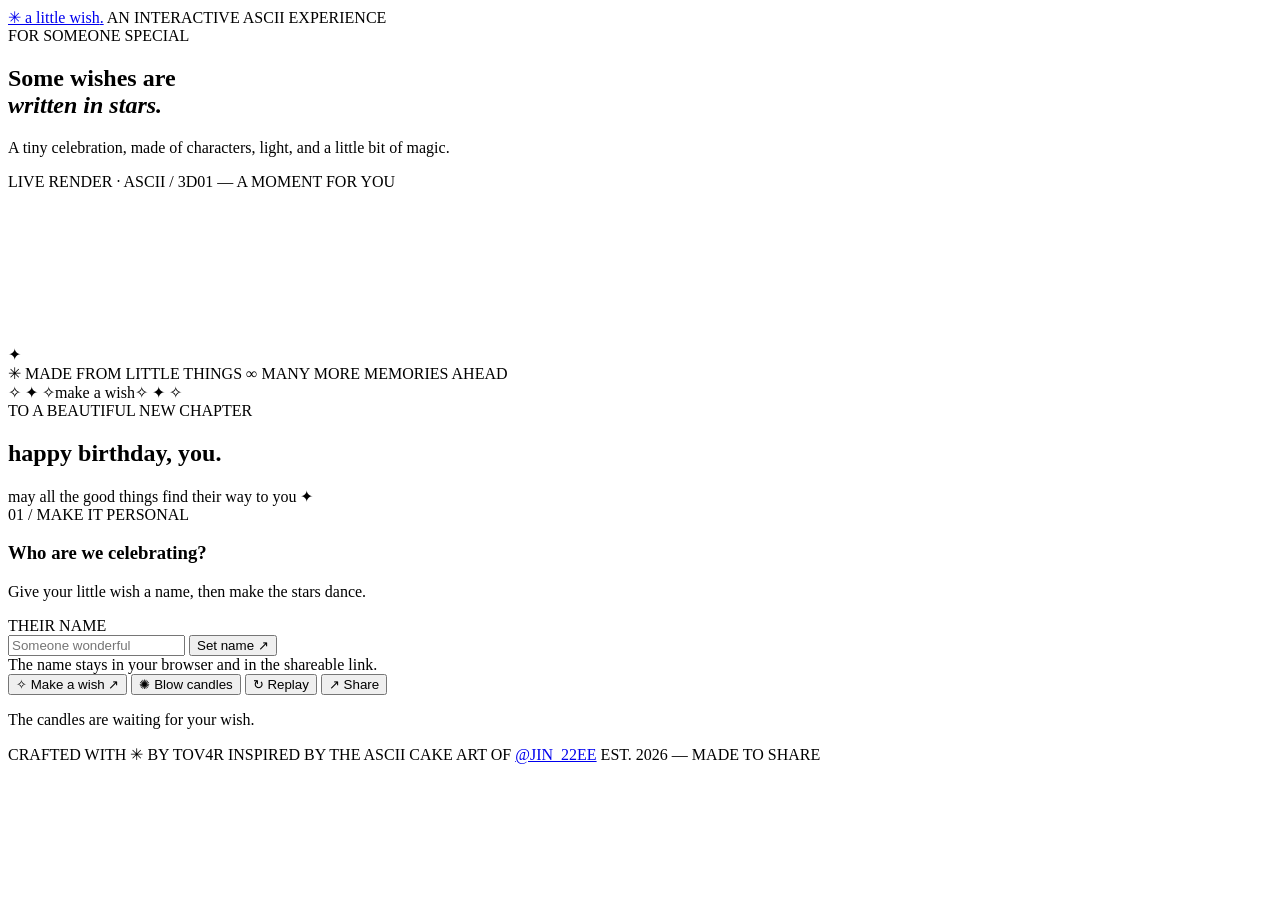
==== birthday-cake/index.html @ 18b9dfc3 "Add responsive ASCII birthday cake experience" ====
<!doctype html>
<html lang="en">
<head>
  <meta charset="UTF-8">
  <meta name="viewport" content="width=device-width, initial-scale=1, viewport-fit=cover">
  <meta name="theme-color" content="#090810">
  <meta name="description" content="A little birthday wish made of pixels. An interactive, animated ASCII birthday cake.">
  <meta property="og:type" content="website">
  <meta property="og:title" content="A Little Wish — ASCII Birthday Cake">
  <meta property="og:description" content="A birthday wish, written in stars. Make your own and share it.">
  <title>A Little Wish — ASCII Birthday Cake</title>
  <link rel="icon" href="data:image/svg+xml,%3Csvg xmlns='http://www.w3.org/2000/svg' viewBox='0 0 64 64'%3E%3Ctext y='.9em' font-size='54'%3E%F0%9F%8E%82%3C/text%3E%3C/svg%3E">
  <link rel="stylesheet" href="./style.css">
  <script src="./script.js" defer></script>
</head>
<body>
  <div class="ambient ambient-one" aria-hidden="true"></div>
  <div class="ambient ambient-two" aria-hidden="true"></div>
  <div class="site-shell">
    <header class="site-header">
      <a class="brand" href="./" aria-label="A Little Wish, home"><span class="brand-star" aria-hidden="true">✳</span> a little wish<span class="brand-dot">.</span></a>
      <span class="header-label"><span class="live-dot"></span> AN INTERACTIVE ASCII EXPERIENCE</span>
    </header>

    <main>
      <section class="intro" aria-labelledby="page-title">
        <div class="kicker"><span class="dash"></span> FOR SOMEONE SPECIAL <span class="dash"></span></div>
        <h1 id="page-title">Some wishes are<br><em>written in stars.</em></h1>
        <p>A tiny celebration, made of characters, light, and a little bit of magic.</p>
      </section>

      <section class="art-frame" aria-label="Animated ASCII birthday cake">
        <div class="frame-top"><span class="frame-mark"><span class="indicator"></span> LIVE RENDER · ASCII / 3D</span><span>01 — A MOMENT FOR YOU</span></div>
        <canvas id="asciiCanvas" role="img" aria-label="A softly rotating birthday cake built from hundreds of glowing ASCII characters, with candles and floating stars"></canvas>
        <div class="frame-vignette" aria-hidden="true"></div>
        <div class="frame-center" aria-hidden="true"><span>✦</span></div>
        <div class="frame-bottom">
          <span>✳ MADE FROM LITTLE THINGS</span>
          <span>∞ MANY MORE MEMORIES AHEAD</span>
        </div>
        <div class="wish-overlay" id="wishOverlay" aria-hidden="true"><div class="wish-overlay-inner"><span class="wish-sparkle">✧ ✦ ✧</span><span id="overlayText">make a wish</span><span class="wish-sparkle small">✧ ✦ ✧</span></div></div>
      </section>

      <div class="birthday-caption" aria-live="polite">
        <span class="caption-line">TO A BEAUTIFUL NEW CHAPTER</span>
        <h2>happy birthday<span class="comma">,</span> <span id="displayName">you</span><span class="period">.</span></h2>
        <span class="caption-motto">may all the good things find their way to you <span aria-hidden="true">✦</span></span>
      </div>

      <section class="control-card" aria-label="Personalize your birthday wish">
        <div class="control-intro">
          <span class="section-number">01 / MAKE IT PERSONAL</span>
          <h3>Who are we celebrating?</h3>
          <p>Give your little wish a name, then make the stars dance.</p>
        </div>
        <form id="nameForm" class="name-form">
          <label for="nameInput">THEIR NAME</label>
          <div class="name-input-row">
            <input id="nameInput" name="name" type="text" autocomplete="off" maxlength="28" placeholder="Someone wonderful" aria-describedby="inputHint">
            <button class="btn btn-outline" type="submit">Set name <span aria-hidden="true">↗</span></button>
          </div>
          <span class="field-hint" id="inputHint">The name stays in your browser and in the shareable link.</span>
        </form>
        <div class="action-row">
          <button class="btn btn-primary" id="wishButton" type="button"><span aria-hidden="true">✧</span> Make a wish <span aria-hidden="true">↗</span></button>
          <button class="btn btn-secondary" id="blowButton" type="button"><span aria-hidden="true">✺</span> Blow candles</button>
          <button class="btn btn-secondary" id="replayButton" type="button"><span aria-hidden="true">↻</span> Replay</button>
          <button class="btn btn-secondary" id="shareButton" type="button"><span aria-hidden="true">↗</span> Share</button>
        </div>
        <p class="status-text" id="statusMessage" role="status" aria-live="polite">The candles are waiting for your wish.</p>
      </section>
    </main>
    <footer class="site-footer">
      <span>CRAFTED WITH <span class="footer-star">✳</span> BY TOV4R</span>
      <span>INSPIRED BY THE ASCII CAKE ART OF <a href="https://www.instagram.com/jin_22ee/" target="_blank" rel="noopener noreferrer">@JIN_22EE</a></span>
      <span>EST. 2026 — MADE TO SHARE</span>
    </footer>
  </div>
</body>
</html>
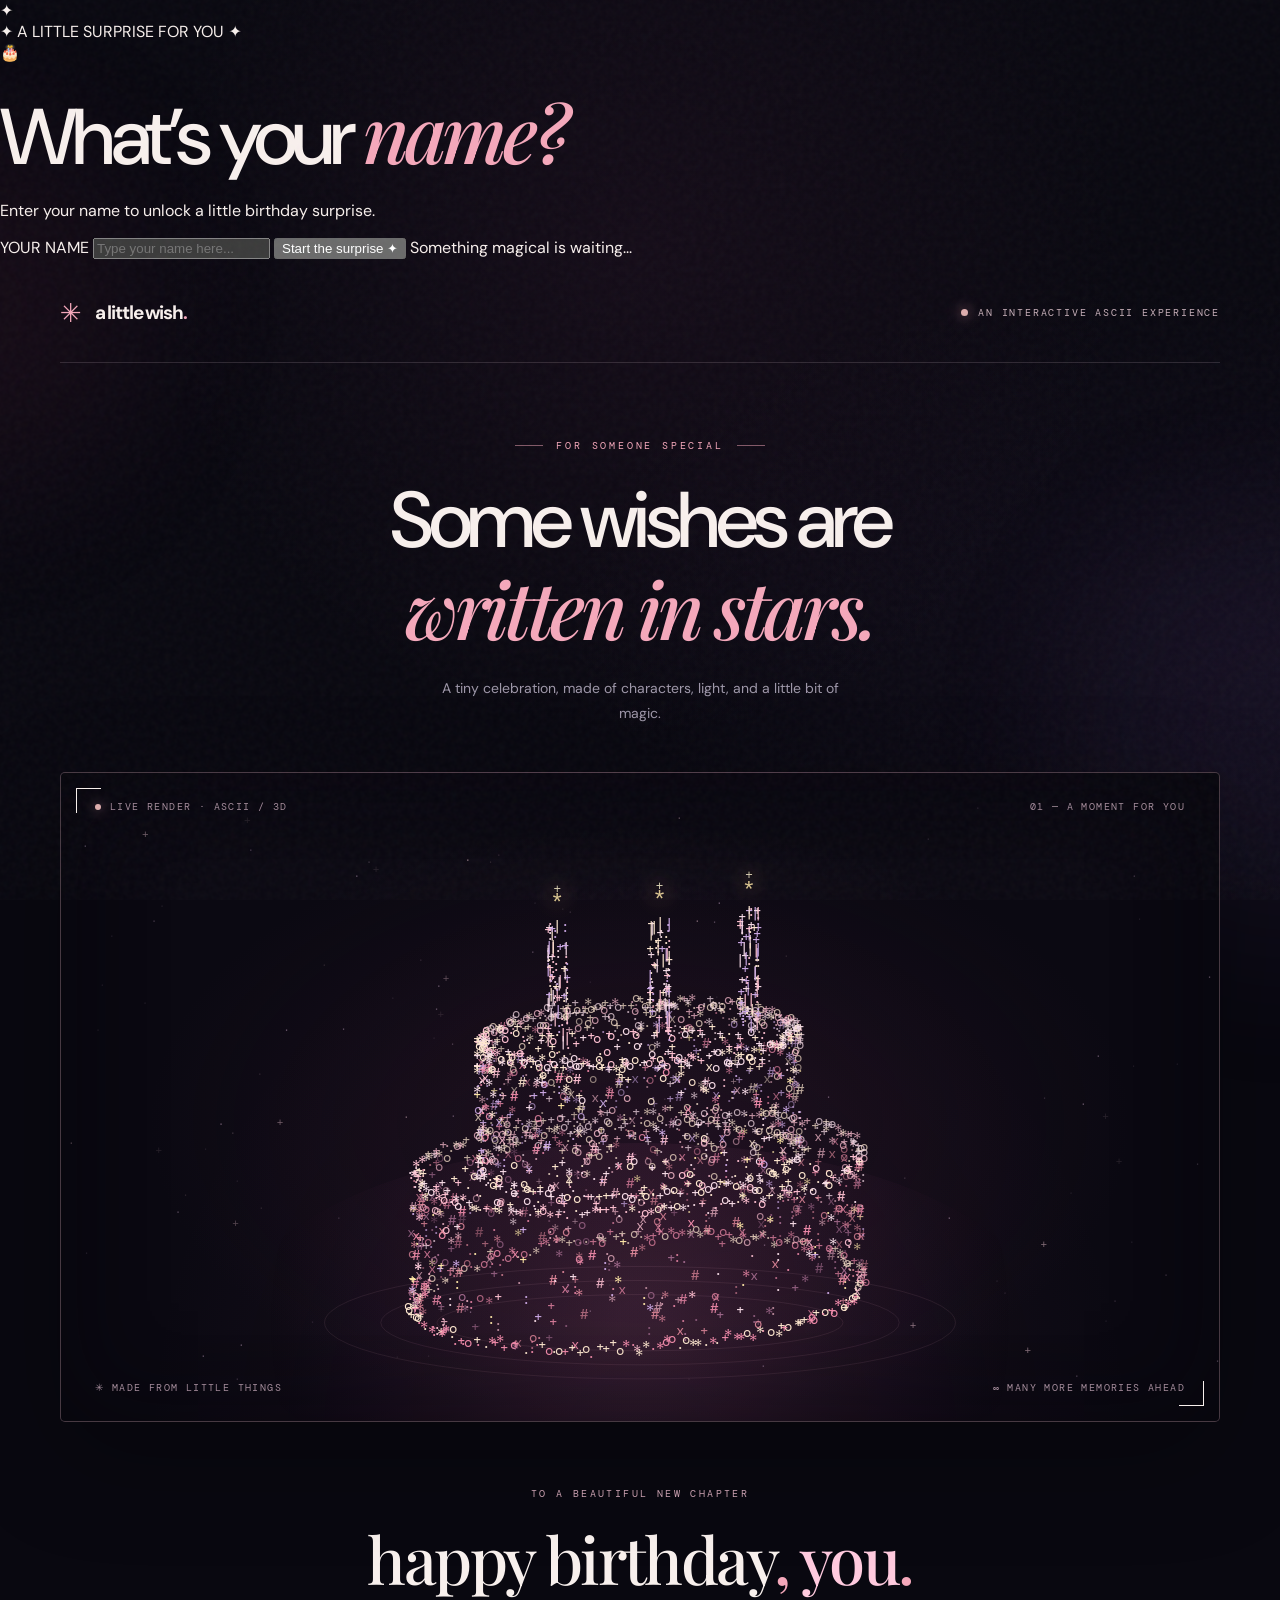
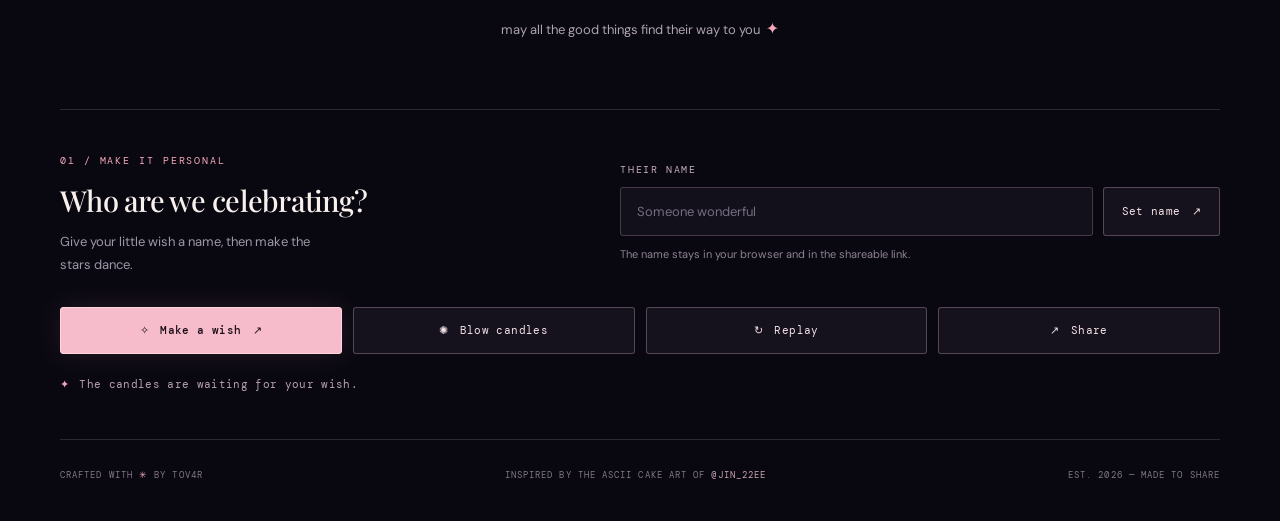
==== commit 8f9b185e: "Add name-first birthday surprise intro experience" ====
--- a/birthday-cake/index.html
+++ b/birthday-cake/index.html
@@ -13,7 +13,20 @@
   <link rel="stylesheet" href="./style.css">
   <script src="./script.js" defer></script>
 </head>
-<body>
+<body class="awaiting-name">
+  <section class="welcome-screen" id="welcomeScreen" aria-labelledby="welcomeTitle">
+    <div class="welcome-glow" aria-hidden="true">✦</div>
+    <form id="welcomeForm" class="welcome-card">
+      <span class="welcome-eyebrow">✦ A LITTLE SURPRISE FOR YOU ✦</span>
+      <div class="welcome-icon" aria-hidden="true">🎂</div>
+      <h1 id="welcomeTitle">What’s your <em>name?</em></h1>
+      <p>Enter your name to unlock a little birthday surprise.</p>
+      <label for="welcomeName">YOUR NAME</label>
+      <input id="welcomeName" type="text" maxlength="28" autocomplete="given-name" placeholder="Type your name here..." required>
+      <button type="submit" class="welcome-start">Start the surprise <span aria-hidden="true">✦</span></button>
+      <span class="welcome-note">Something magical is waiting...</span>
+    </form>
+  </section>
   <div class="ambient ambient-one" aria-hidden="true"></div>
   <div class="ambient ambient-two" aria-hidden="true"></div>
   <div class="site-shell">
--- a/birthday-cake/style.css
+++ b/birthday-cake/style.css
@@ -0,0 +1,35 @@
+@import url('https://fonts.googleapis.com/css2?family=DM+Mono:wght@400;500&family=DM+Sans:wght@400;500;600;700&family=Playfair+Display:ital,wght@0,500;1,500&display=swap');
+:root{color-scheme:dark;--bg:#090810;--panel:#0f0d17;--line:rgba(244,220,236,.15);--text:#f8f0ed;--muted:#9e97a9;--pink:#f5a8bb;--gold:#ffddad;--mono:'DM Mono',ui-monospace,monospace;--sans:'DM Sans',system-ui,sans-serif}
+*,*::before,*::after{box-sizing:border-box}
+html{scroll-behavior:smooth}
+body{margin:0;min-width:300px;background:var(--bg);color:var(--text);font-family:var(--sans);-webkit-font-smoothing:antialiased;overflow-x:hidden}
+body::before{content:"";position:fixed;inset:0;z-index:-2;pointer-events:none;background:radial-gradient(ellipse at 50% 28%,rgba(80,33,66,.16),transparent 53%),radial-gradient(ellipse at 92% 67%,rgba(57,33,80,.12),transparent 37%),#090810}
+body::after{content:"";position:fixed;inset:0;z-index:7;pointer-events:none;opacity:.075;background-image:url("data:image/svg+xml,%3Csvg viewBox='0 0 180 180' xmlns='http://www.w3.org/2000/svg'%3E%3Cfilter id='n'%3E%3CfeTurbulence type='fractalNoise' baseFrequency='.84' numOctaves='2' stitchTiles='stitch'/%3E%3C/filter%3E%3Crect width='100%25' height='100%25' filter='url(%23n)' opacity='.5'/%3E%3C/svg%3E")}
+.ambient{position:fixed;border-radius:100%;filter:blur(80px);pointer-events:none;z-index:-1}.ambient-one{top:14%;left:-17%;width:370px;height:370px;background:#75274b;opacity:.11}.ambient-two{top:57%;right:-18%;width:440px;height:440px;background:#4a386f;opacity:.13}
+.site-shell{width:min(1160px,calc(100% - 64px));margin:0 auto}
+.site-header{display:flex;justify-content:space-between;align-items:center;padding:37px 0 32px;border-bottom:1px solid var(--line);gap:22px}
+.brand{color:var(--text);font-size:19px;font-weight:700;letter-spacing:-.06em;text-decoration:none;white-space:nowrap}
+.brand-star{font-size:26px;vertical-align:-3px;color:var(--pink);margin-right:11px;display:inline-block;animation:star-turn 18s linear infinite}.brand-dot{color:var(--pink)}
+.header-label{font:10px var(--mono);letter-spacing:.18em;color:#c6aeb8;white-space:nowrap;display:flex;align-items:center;gap:10px}
+.live-dot,.indicator{display:inline-block;width:7px;height:7px;border-radius:50%;background:#dfaeae;box-shadow:0 0 13px rgba(255,171,193,.7);animation:pulse 2.8s infinite}
+.intro{text-align:center;padding:76px 12px 46px}.kicker{display:flex;align-items:center;justify-content:center;gap:13px;font:10px var(--mono);letter-spacing:.28em;color:var(--pink)}.dash{width:28px;height:1px;background:rgba(245,168,187,.5)}
+h1{font-weight:500;letter-spacing:-.057em;line-height:1.11;font-size:clamp(40px,6.8vw,79px);margin:25px 0 18px}h1 em{color:var(--pink);font-family:'Playfair Display',Georgia,serif;font-style:italic;font-weight:500;letter-spacing:-.055em}
+.intro p{color:var(--muted);font-size:14px;line-height:1.8;max-width:440px;margin:0 auto}
+.art-frame{position:relative;overflow:hidden;border:1px solid rgba(234,186,197,.27);border-radius:5px;min-height:500px;height:clamp(510px,57vw,650px);background:radial-gradient(ellipse at 50% 54%,rgba(61,26,50,.33),transparent 60%),radial-gradient(ellipse at 50% 105%,rgba(102,50,89,.16),transparent 60%),#0b0912;box-shadow:0 34px 105px rgba(0,0,0,.27),inset 0 0 100px rgba(0,0,0,.1);isolation:isolate}
+.art-frame::before,.art-frame::after{position:absolute;content:"";z-index:2;width:25px;height:25px;border-color:rgba(248,200,208,.62);pointer-events:none}.art-frame::before{left:15px;top:15px;border-left:1px solid;border-top:1px solid}.art-frame::after{right:15px;bottom:15px;border-right:1px solid;border-bottom:1px solid}
+#asciiCanvas{display:block;position:absolute;inset:0;width:100%;height:100%;touch-action:manipulation}
+.frame-top,.frame-bottom{position:absolute;left:0;right:0;z-index:3;display:flex;justify-content:space-between;gap:16px;padding:27px 34px;color:#a38b9a;font:10px var(--mono);letter-spacing:.14em;pointer-events:none}.frame-top{top:0}.frame-bottom{bottom:0}.frame-mark{display:inline-flex;align-items:center;gap:9px}.indicator{width:6px;height:6px}.frame-center{display:none}.frame-vignette{position:absolute;inset:0;z-index:1;pointer-events:none;box-shadow:inset 0 0 85px 16px rgba(5,4,11,.4)}
+.birthday-caption{text-align:center;padding:59px 10px 65px}.caption-line{font:10px var(--mono);color:#d6aabb;letter-spacing:.24em}.birthday-caption h2{font-family:'Playfair Display',Georgia,serif;font-weight:500;letter-spacing:-.04em;font-size:clamp(35px,5.5vw,65px);margin:13px 0 14px;overflow-wrap:anywhere}.comma,.period{color:var(--pink)}#displayName{color:#ffcade}.caption-motto{color:#ada2ae;font-size:13px;line-height:1.8}.caption-motto span{color:var(--pink);font-size:16px;margin-left:3px}
+.control-card{border-top:1px solid var(--line);border-bottom:1px solid var(--line);padding:38px 0 46px;display:grid;grid-template-columns:.95fr 1.15fr;column-gap:65px;row-gap:21px}
+.section-number{font:10px var(--mono);letter-spacing:.19em;color:var(--pink)}.control-intro h3{font-family:'Playfair Display',Georgia,serif;font-size:29px;line-height:1.3;font-weight:500;letter-spacing:-.025em;margin:13px 0 10px}.control-intro p{color:var(--muted);font-size:13px;line-height:1.8;margin:0;max-width:270px}
+.name-form{align-self:center}.name-form label{font:10px var(--mono);letter-spacing:.16em;color:#c6acb8;display:block;margin:0 0 11px}.name-input-row{display:flex;align-items:stretch;gap:10px}.name-input-row input{min-width:0;width:100%;border:1px solid rgba(245,190,216,.23);border-radius:3px;outline:none;padding:15px 16px;background:#11101b;color:var(--text);font:13px var(--sans);transition:border-color .2s,box-shadow .2s}.name-input-row input::placeholder{color:#776d82}.name-input-row input:focus-visible{border-color:var(--pink);box-shadow:0 0 0 3px rgba(245,168,187,.13)}
+.field-hint{font-size:11px;color:#8e8295;display:block;margin-top:10px;line-height:1.5}
+.btn{font:11px var(--mono);letter-spacing:.035em;white-space:nowrap;border-radius:3px;cursor:pointer;min-height:47px;padding:0 18px;display:inline-flex;align-items:center;justify-content:center;gap:11px;transition:background .2s,color .2s,border-color .2s,transform .2s;user-select:none}
+.btn:active{transform:translateY(1px)}.btn:focus-visible{outline:2px solid #f8b8cc;outline-offset:4px}.btn:disabled{opacity:.48;cursor:not-allowed}.btn-outline,.btn-secondary{border:1px solid rgba(244,200,222,.29);background:#15111d;color:#f5e1e6}.btn-outline:hover,.btn-secondary:hover{border-color:#f8adc4;background:#2a1b2c}.btn-primary{border:1px solid #ffd6dc;background:#f7bccb;color:#1a0d18;box-shadow:0 0 29px rgba(238,151,178,.12);font-weight:500}.btn-primary:hover{background:#ffe0e4;box-shadow:0 0 35px rgba(238,151,178,.23)}
+.action-row{grid-column:1/-1;display:flex;flex-wrap:wrap;gap:11px;margin-top:9px}.action-row .btn{flex:1}.status-text{grid-column:1/-1;color:#b9a0b0;font:11px/1.65 var(--mono);letter-spacing:.03em;margin:0}.status-text::before{content:"✦";color:var(--pink);margin-right:10px}
+.wish-overlay{position:absolute;z-index:4;inset:0;display:grid;place-items:center;pointer-events:none;opacity:0;transition:opacity .55s}.wish-overlay.active{opacity:1}.wish-overlay-inner{display:flex;flex-direction:column;align-items:center;justify-content:center;gap:14px;text-align:center;border-radius:50%;width:260px;height:260px;background:radial-gradient(circle,rgba(12,8,20,.85) 0%,rgba(17,9,22,.55) 35%,transparent 70%)}#overlayText{font-family:'Playfair Display',Georgia,serif;font-size:43px;line-height:1.15;letter-spacing:-.035em;color:#ffe7ec;text-shadow:0 0 34px rgba(255,177,215,.5)}.wish-sparkle{color:#e8b7c7;letter-spacing:1em;font-size:15px}.wish-sparkle.small{font-size:11px;opacity:.8}
+.site-footer{display:flex;align-items:center;justify-content:space-between;flex-wrap:wrap;gap:16px;padding:28px 0 38px;color:#827785;font:9px/1.7 var(--mono);letter-spacing:.12em}.site-footer a{color:#caa5b3;text-decoration:none}.site-footer a:hover{text-decoration:underline}.footer-star{color:var(--pink)}
+@keyframes pulse{0%,100%{opacity:1}50%{opacity:.4}}@keyframes star-turn{to{transform:rotate(360deg)}}
+@media(max-width:850px){.control-card{grid-template-columns:1fr;gap:25px}.control-intro p{max-width:none}.action-row{grid-column:1}.status-text{grid-column:1}.intro{padding-top:62px}.site-footer{gap:8px}}
+@media(max-width:580px){.site-shell{width:calc(100% - 34px)}.site-header{padding:23px 0}.brand{font-size:17px}.brand-star{margin-right:6px;font-size:23px}.header-label{font-size:8px;letter-spacing:.05em}.intro{padding:58px 4px 35px}.intro p{font-size:12px;max-width:270px}.kicker{font-size:8px;gap:7px;letter-spacing:.17em}.dash{width:17px}h1{font-size:clamp(38px,10vw,55px)}.art-frame{height:530px;min-height:0}.frame-top,.frame-bottom{font-size:8px;letter-spacing:.06em;padding:24px 20px}.frame-top>span:last-child,.frame-bottom>span:last-child{display:none}.birthday-caption{padding:48px 3px 53px}.caption-line{font-size:8px}.birthday-caption h2{font-size:clamp(31px,8.8vw,47px)}.caption-motto{font-size:12px}.control-card{padding:31px 0 37px}.control-intro h3{font-size:27px}.name-input-row{flex-wrap:wrap}.name-input-row input{min-width:100%}.name-input-row .btn{width:100%}.action-row{display:grid;grid-template-columns:repeat(2,minmax(0,1fr));gap:9px}.action-row .btn{font-size:10px;padding:0 7px}.site-footer{display:flex;flex-direction:column;align-items:flex-start;padding:26px 0 32px;font-size:9px}}
+@media(prefers-reduced-motion:reduce){*,*::before,*::after{scroll-behavior:auto!important;animation:none!important;transition:none!important}}
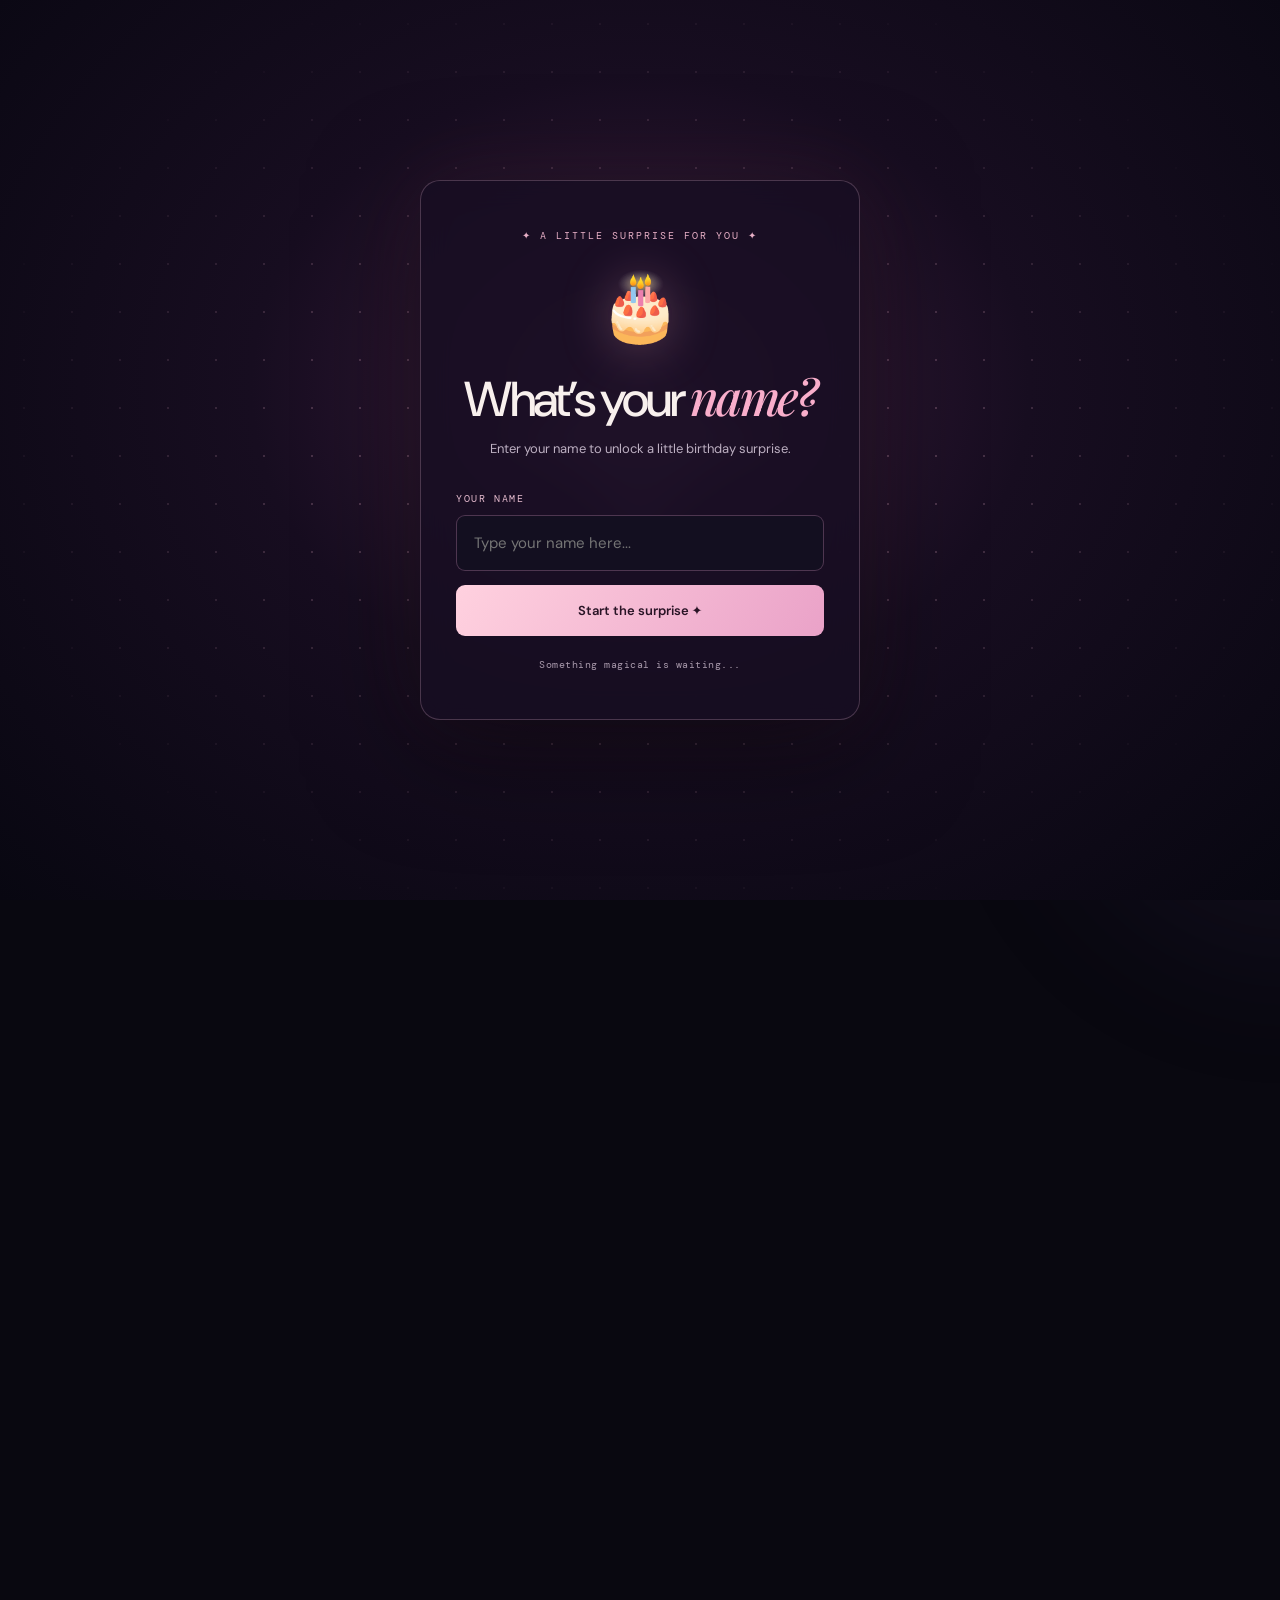
==== commit 7422519a: "Match birthday cake animation to uploaded reference video" ====
--- a/birthday-cake/index.html
+++ b/birthday-cake/index.html
@@ -38,12 +38,12 @@
     <main>
       <section class="intro" aria-labelledby="page-title">
         <div class="kicker"><span class="dash"></span> FOR SOMEONE SPECIAL <span class="dash"></span></div>
-        <h1 id="page-title">Some wishes are<br><em>written in stars.</em></h1>
-        <p>A tiny celebration, made of characters, light, and a little bit of magic.</p>
+        <h1 id="page-title">HAPPY <em>BIRTHDAY</em></h1>
+        <p>A little ASCII birthday surprise, just for you.</p>
       </section>
 
       <section class="art-frame" aria-label="Animated ASCII birthday cake">
-        <div class="frame-top"><span class="frame-mark"><span class="indicator"></span> LIVE RENDER · ASCII / 3D</span><span>01 — A MOMENT FOR YOU</span></div>
+        <div class="frame-top"><span class="frame-mark"><span class="indicator"></span> ASCII CAKE · LIVE</span><span>A LITTLE BIRTHDAY MAGIC</span></div>
         <canvas id="asciiCanvas" role="img" aria-label="A softly rotating birthday cake built from hundreds of glowing ASCII characters, with candles and floating stars"></canvas>
         <div class="frame-vignette" aria-hidden="true"></div>
         <div class="frame-center" aria-hidden="true"><span>✦</span></div>
--- a/birthday-cake/style.css
+++ b/birthday-cake/style.css
@@ -32,4 +32,30 @@
 @keyframes pulse{0%,100%{opacity:1}50%{opacity:.4}}@keyframes star-turn{to{transform:rotate(360deg)}}
 @media(max-width:850px){.control-card{grid-template-columns:1fr;gap:25px}.control-intro p{max-width:none}.action-row{grid-column:1}.status-text{grid-column:1}.intro{padding-top:62px}.site-footer{gap:8px}}
 @media(max-width:580px){.site-shell{width:calc(100% - 34px)}.site-header{padding:23px 0}.brand{font-size:17px}.brand-star{margin-right:6px;font-size:23px}.header-label{font-size:8px;letter-spacing:.05em}.intro{padding:58px 4px 35px}.intro p{font-size:12px;max-width:270px}.kicker{font-size:8px;gap:7px;letter-spacing:.17em}.dash{width:17px}h1{font-size:clamp(38px,10vw,55px)}.art-frame{height:530px;min-height:0}.frame-top,.frame-bottom{font-size:8px;letter-spacing:.06em;padding:24px 20px}.frame-top>span:last-child,.frame-bottom>span:last-child{display:none}.birthday-caption{padding:48px 3px 53px}.caption-line{font-size:8px}.birthday-caption h2{font-size:clamp(31px,8.8vw,47px)}.caption-motto{font-size:12px}.control-card{padding:31px 0 37px}.control-intro h3{font-size:27px}.name-input-row{flex-wrap:wrap}.name-input-row input{min-width:100%}.name-input-row .btn{width:100%}.action-row{display:grid;grid-template-columns:repeat(2,minmax(0,1fr));gap:9px}.action-row .btn{font-size:10px;padding:0 7px}.site-footer{display:flex;flex-direction:column;align-items:flex-start;padding:26px 0 32px;font-size:9px}}
-@media(prefers-reduced-motion:reduce){*,*::before,*::after{scroll-behavior:auto!important;animation:none!important;transition:none!important}}+@media(prefers-reduced-motion:reduce){*,*::before,*::after{scroll-behavior:auto!important;animation:none!important;transition:none!important}}
+
+/* Name-first birthday experience */
+body.awaiting-name{overflow:hidden}
+body.awaiting-name .site-shell{visibility:hidden}
+.welcome-screen{position:fixed;inset:0;z-index:30;display:grid;place-items:center;overflow:auto;padding:24px;background:radial-gradient(ellipse at 50% 43%,#3b1d3e 0%,#170d20 43%,#080711 100%);transition:opacity .85s ease,visibility .85s ease}
+.welcome-screen::before{content:"";position:absolute;inset:0;pointer-events:none;opacity:.38;background-image:radial-gradient(#f8bcd4 1px,transparent 1px);background-size:48px 48px;mask-image:radial-gradient(ellipse,black,transparent 78%)}
+.welcome-screen.is-gone{opacity:0;visibility:hidden;pointer-events:none}
+.welcome-glow{position:absolute;font-size:clamp(180px,35vw,430px);color:#e8a6c4;opacity:.075;filter:blur(5px);animation:star-turn 35s linear infinite;pointer-events:none}
+.welcome-card{position:relative;z-index:1;display:flex;flex-direction:column;align-items:stretch;width:min(100%,440px);text-align:center;padding:48px 35px;border:1px solid rgba(255,198,225,.22);border-radius:20px;background:rgba(24,14,34,.83);box-shadow:0 25px 110px #0008,0 0 90px #d777a018;backdrop-filter:blur(15px)}
+.welcome-eyebrow{font:10px var(--mono);letter-spacing:.2em;color:#e8b0c7}
+.welcome-icon{font-size:66px;margin:22px 0 4px;filter:drop-shadow(0 0 25px #f2a4be50);animation:welcome-float 3.5s ease-in-out infinite}
+.welcome-card h1{font-size:clamp(35px,7vw,49px);margin:16px 0 11px}
+.welcome-card h1 em{color:#f9aecb}
+.welcome-card p{font-size:13px;line-height:1.7;color:#bdb0c2;margin:0 0 32px}
+.welcome-card label{text-align:left;font:10px var(--mono);letter-spacing:.16em;color:#e5bbce;margin-bottom:10px}
+.welcome-card input{width:100%;border:1px solid #9f6c916b;border-radius:9px;background:#130f20;color:#fff;padding:17px;font:15px var(--sans);outline:none}
+.welcome-card input:focus{border-color:#f6aaca;box-shadow:0 0 0 3px #f6aaca20}
+.welcome-start{border:0;border-radius:9px;margin-top:14px;padding:17px;background:linear-gradient(120deg,#ffd1df,#eaa2c8);color:#291426;font:600 13px var(--sans);cursor:pointer;transition:transform .2s,filter .2s}
+.welcome-start:hover{filter:brightness(1.09);transform:translateY(-2px)}
+.welcome-start:focus-visible{outline:3px solid white;outline-offset:3px}
+.welcome-note{font:10px var(--mono);letter-spacing:.05em;color:#a99aac;margin-top:22px}
+body.birthday-revealed .site-shell{animation:reveal-site 1.1s ease both}
+@keyframes welcome-float{50%{transform:translateY(-9px)}}
+@keyframes reveal-site{from{opacity:0;transform:translateY(18px)}to{opacity:1;transform:translateY(0)}}
+@media(max-width:500px){.welcome-card{padding:36px 22px}.welcome-icon{font-size:54px}}
+@media(prefers-reduced-motion:reduce){.welcome-screen,.welcome-icon,body.birthday-revealed .site-shell{animation:none;transition:none}}
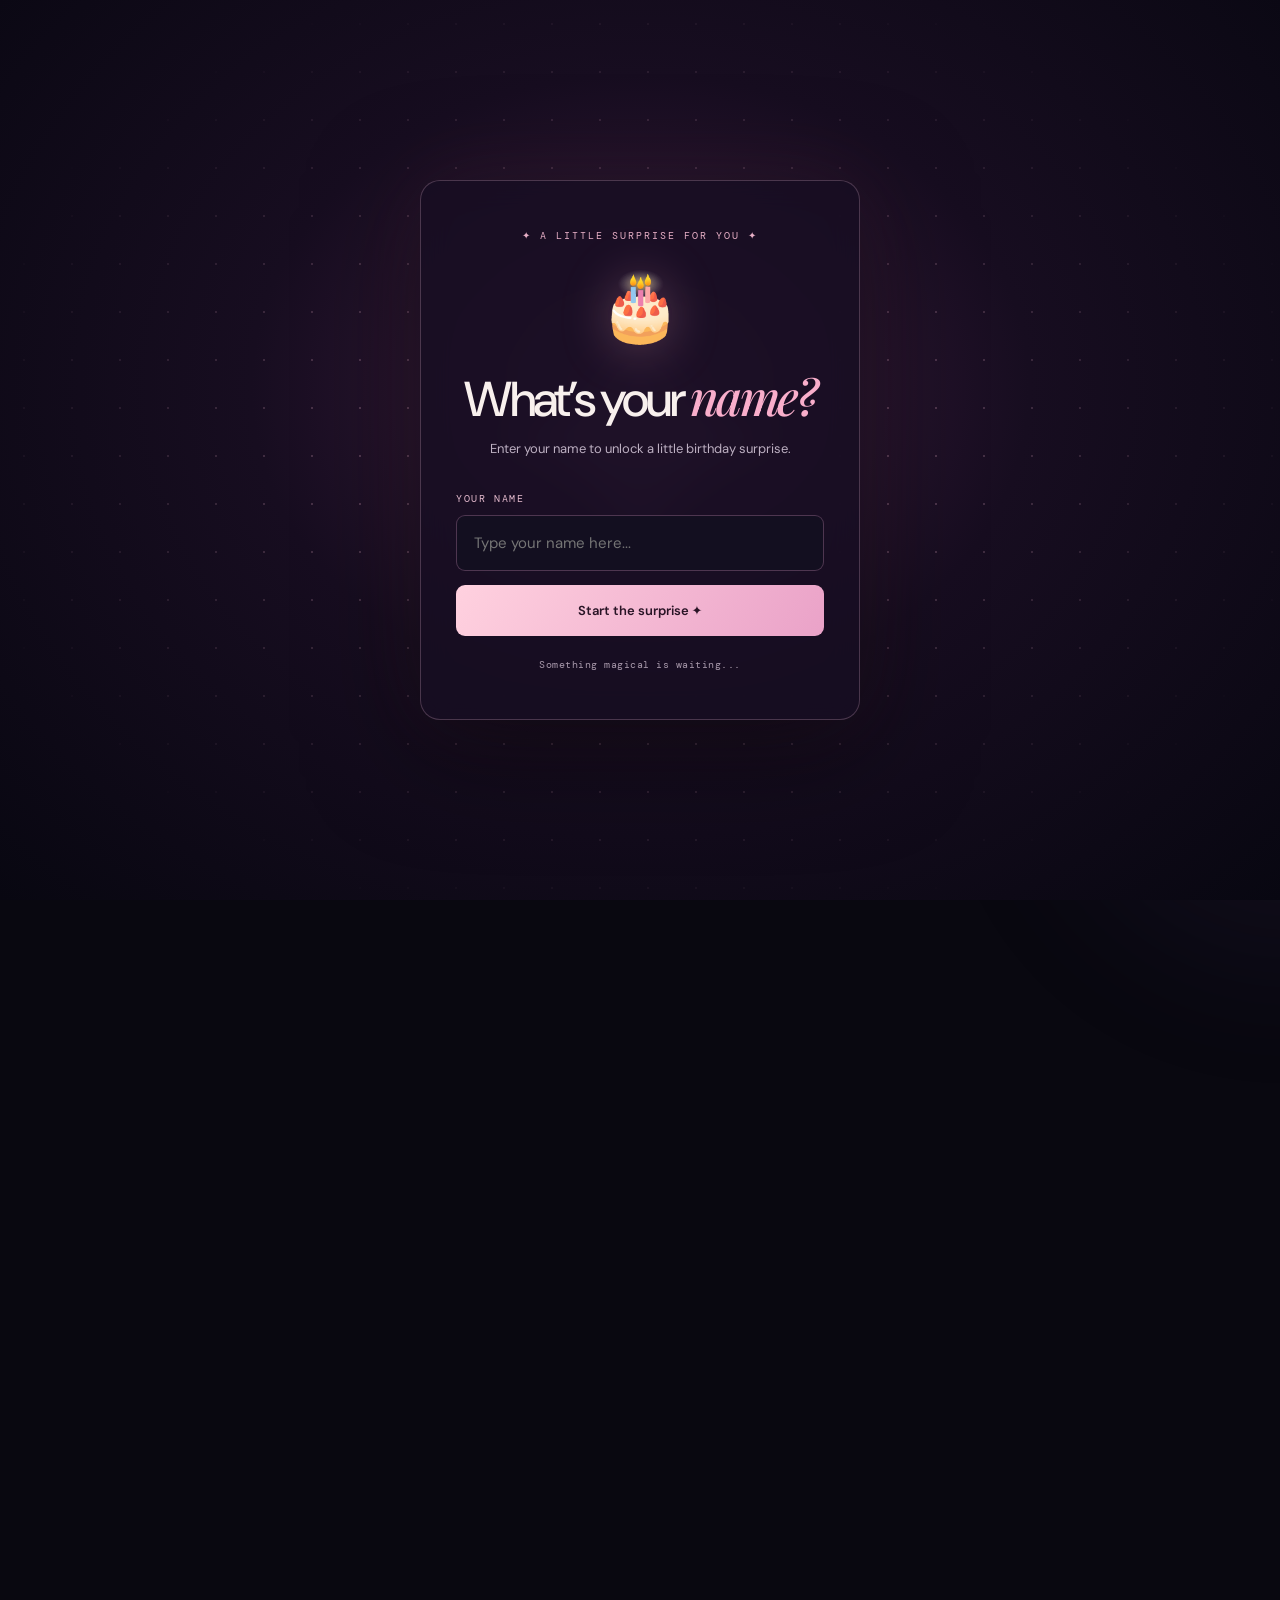
==== commit d6c910d5: "Polish name-triggered cinematic birthday animation and fix cake positioning" ====
--- a/birthday-cake/index.html
+++ b/birthday-cake/index.html
@@ -42,7 +42,7 @@
         <p>A little ASCII birthday surprise, just for you.</p>
       </section>
 
-      <section class="art-frame" aria-label="Animated ASCII birthday cake">
+      <section class="art-frame" id="birthdayStage" aria-label="Animated ASCII birthday cake">
         <div class="frame-top"><span class="frame-mark"><span class="indicator"></span> ASCII CAKE · LIVE</span><span>A LITTLE BIRTHDAY MAGIC</span></div>
         <canvas id="asciiCanvas" role="img" aria-label="A softly rotating birthday cake built from hundreds of glowing ASCII characters, with candles and floating stars"></canvas>
         <div class="frame-vignette" aria-hidden="true"></div>
--- a/birthday-cake/style.css
+++ b/birthday-cake/style.css
@@ -59,3 +59,9 @@
 @keyframes reveal-site{from{opacity:0;transform:translateY(18px)}to{opacity:1;transform:translateY(0)}}
 @media(max-width:500px){.welcome-card{padding:36px 22px}.welcome-icon{font-size:54px}}
 @media(prefers-reduced-motion:reduce){.welcome-screen,.welcome-icon,body.birthday-revealed .site-shell{animation:none;transition:none}}
+
+/* Reference-video presentation: black backdrop, cake slice and lettering */
+.art-frame{background:#020204!important;border-color:#241b2b;min-height:460px;height:clamp(470px,56vw,620px)}
+.art-frame .frame-vignette{box-shadow:none}
+.intro{padding-bottom:26px}.intro h1{font-family:var(--mono);font-size:clamp(30px,5.4vw,65px);letter-spacing:.08em;font-weight:500}.intro h1 em{font-family:var(--mono);font-style:normal;color:#f6b2d6;letter-spacing:.07em}
+@media(max-width:580px){.art-frame{height:490px}.intro h1{font-size:clamp(25px,7vw,38px)}}
